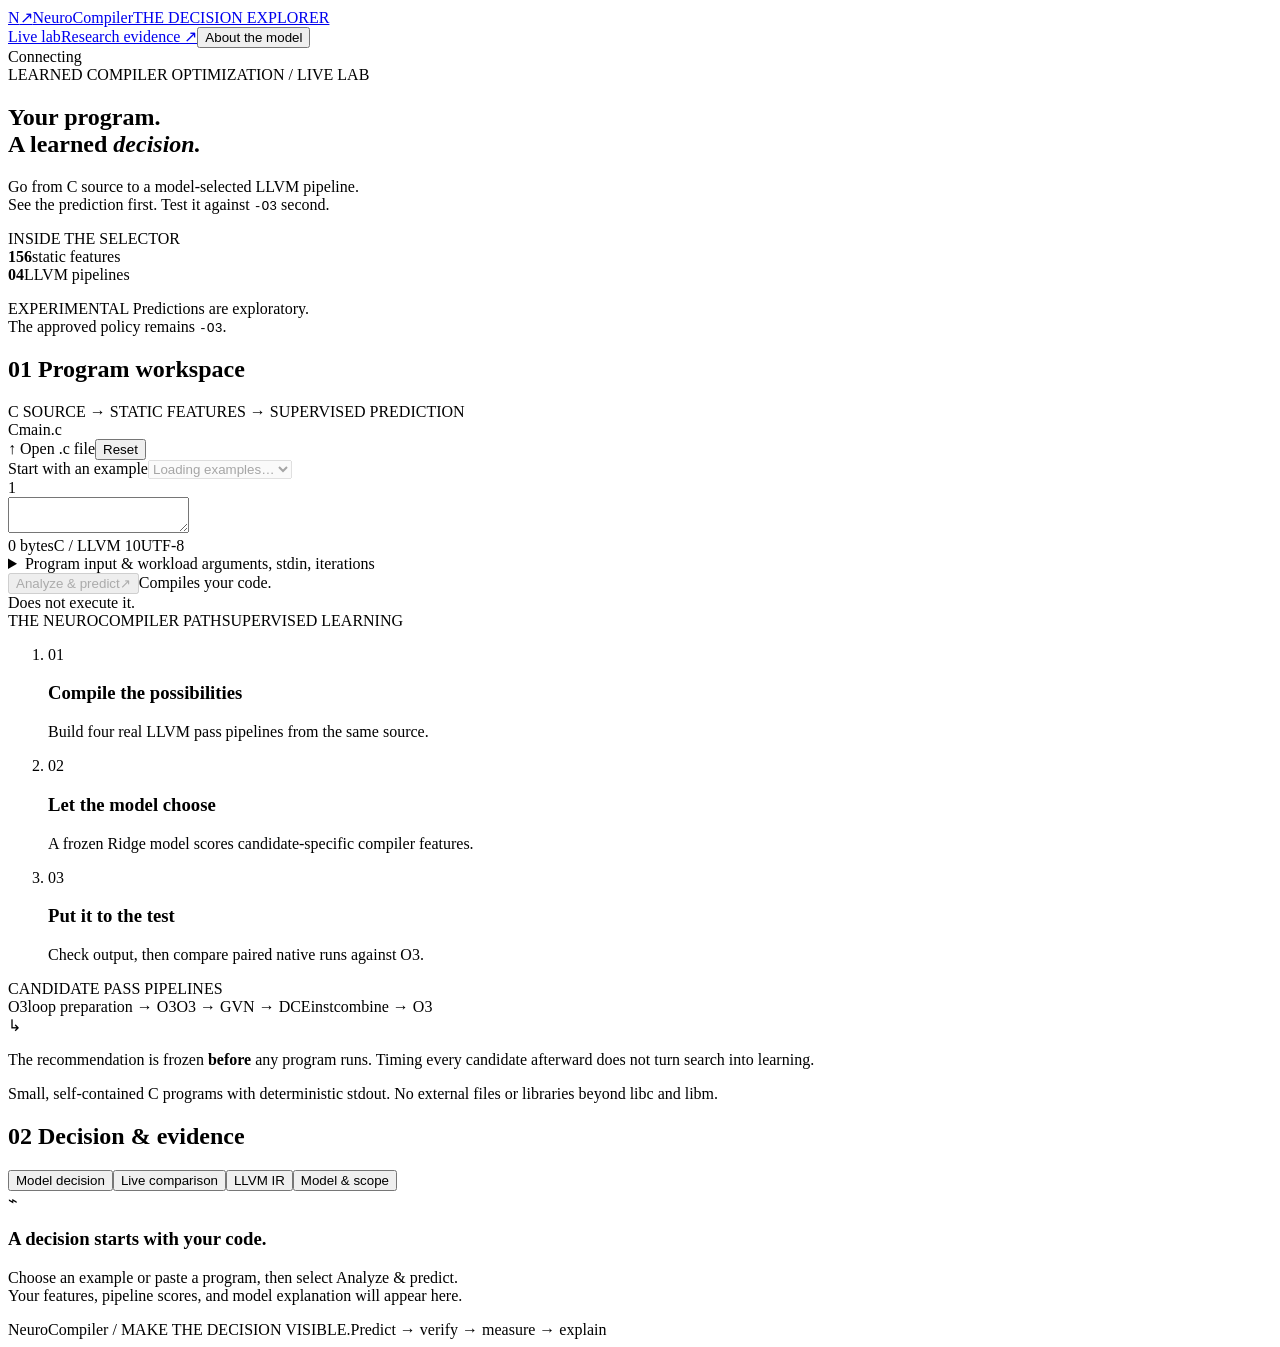
==== presentation/index.html @ 175a7403 "Add live compiler decision explorer with frozen model inference" ====
<!doctype html>
<html lang="en">
<head>
  <meta charset="utf-8"><meta name="viewport" content="width=device-width, initial-scale=1">
  <meta name="description" content="Explore a learned compiler decision, inspect LLVM transformations, and compare live results against O3.">
  <title>NeuroCompiler — Live decision explorer</title>
  <link rel="icon" href="/favicon.svg" type="image/svg+xml"><link rel="stylesheet" href="/style.css"><script src="/app.js" defer></script>
</head>
<body>
<header class="topbar">
  <a class="brand" href="/" aria-label="NeuroCompiler home"><span class="brand-mark">N<span>↗</span></span><span>NeuroCompiler<span class="brand-sub">THE DECISION EXPLORER</span></span></a>
  <nav aria-label="Main"><a class="nav-active" href="#workspace">Live lab</a><a href="/research/" target="_blank" rel="noopener">Research evidence ↗</a><button id="scope-shortcut" class="text-button">About the model</button></nav>
  <span class="connection" id="connection"><span class="dot"></span>Connecting</span>
</header>
<main>
  <section class="hero">
    <div><div class="eyebrow"><span class="mini-square"></span> LEARNED COMPILER OPTIMIZATION / LIVE LAB</div>
      <h1>Your program.<br>A learned <em>decision.</em></h1>
      <p class="hero-copy">Go from C source to a model-selected LLVM pipeline.<br>See the prediction first. Test it against <code>-O3</code> second.</p>
    </div>
    <div class="hero-aside"><span class="small-label">INSIDE THE SELECTOR</span><div class="hero-stats"><div><strong>156</strong><span>static features</span></div><div><strong>04</strong><span>LLVM pipelines</span></div></div><p><span class="badge amber">EXPERIMENTAL</span> Predictions are exploratory.<br>The approved policy remains <code>-O3</code>.</p></div>
  </section>
  <section class="workspace" id="workspace" aria-label="Live compiler workspace">
    <div class="section-line"><h2><span>01</span> Program workspace</h2><span class="small-label">C SOURCE → STATIC FEATURES → SUPERVISED PREDICTION</span></div>
    <div class="work-grid">
      <section class="editor-card" aria-label="Program input">
        <div class="card-toolbar"><div class="file-label"><span class="file-icon">C</span><span id="filename">main.c</span></div><div class="editor-actions"><label class="upload" for="upload">↑ Open .c file</label><input type="file" id="upload" accept=".c,text/x-c" hidden><button id="reset" class="text-button">Reset</button></div></div>
        <div class="example-row"><label for="example">Start with an example</label><select id="example" disabled><option>Loading examples…</option></select></div>
        <div class="code-editor"><div id="line-numbers" aria-hidden="true">1</div><textarea id="source" spellcheck="false" autocapitalize="off" autocomplete="off" aria-label="C source code" wrap="off"></textarea></div>
        <div class="editor-foot"><span id="source-size">0 bytes</span><span>C / LLVM 10</span><span>UTF-8</span></div>
        <details class="input-details"><summary>Program input & workload <span>arguments, stdin, iterations</span></summary><div class="input-grid"><label>Command-line arguments<input id="arguments" placeholder="e.g. 1200" autocomplete="off"></label><label>Iterations descriptor<input id="iterations" type="number" value="0" min="0" max="1000000000"></label><label class="wide">Standard input<textarea id="stdin" rows="2" placeholder="Text supplied to stdin"></textarea></label></div><p class="muted">The descriptor is a model feature. Set arguments separately to change the program’s actual workload.</p></details>
        <div class="run-bar"><button class="primary" id="analyze" disabled><span>Analyze & predict</span><span>↗</span></button><span>Compiles your code.<br>Does not execute it.</span></div>
      </section>
      <aside class="journey-card" aria-label="How NeuroCompiler works">
        <div class="journey-head"><span class="small-label">THE NEUROCOMPILER PATH</span><span class="badge green">SUPERVISED LEARNING</span></div>
        <ol class="journey"><li id="step-compile"><span class="step-icon">01</span><div><h3>Compile the possibilities</h3><p>Build four real LLVM pass pipelines from the same source.</p></div></li><li id="step-predict"><span class="step-icon">02</span><div><h3>Let the model choose</h3><p>A frozen Ridge model scores candidate-specific compiler features.</p></div></li><li id="step-compare"><span class="step-icon">03</span><div><h3>Put it to the test</h3><p>Check output, then compare paired native runs against O3.</p></div></li></ol>
        <div class="pipeline-preview"><span class="small-label">CANDIDATE PASS PIPELINES</span><div><span>O3</span><span>loop preparation → O3</span><span>O3 → GVN → DCE</span><span>instcombine → O3</span></div></div>
        <div class="journey-note"><span>↳</span><p>The recommendation is frozen <strong>before</strong> any program runs. Timing every candidate afterward does not turn search into learning.</p></div>
      </aside>
    </div>
    <div id="progress-panel" class="progress-panel" hidden role="status" aria-live="polite"><div><span class="spinner"></span><strong id="progress-message">Starting experiment</strong><button id="cancel" class="text-button">Cancel</button></div><progress id="progress" max="100" value="0"></progress></div>
    <div id="error" class="error-panel" hidden role="alert"></div>
    <p class="input-note" id="example-description">Small, self-contained C programs with deterministic stdout. No external files or libraries beyond libc and libm.</p>
  </section>
  <section class="results-section" aria-labelledby="results-heading">
    <div class="section-line"><h2 id="results-heading"><span>02</span> Decision & evidence</h2><div class="downloads" id="downloads" hidden><a id="download-md" download>↓ Report .md</a><a id="download-json" download>↓ Raw data .json</a></div></div>
    <div class="result-tabs" role="tablist" aria-label="Experiment details"><button id="tab-decision" data-tab="decision" role="tab" aria-selected="true" aria-controls="panel-decision">Model decision</button><button id="tab-benchmark" data-tab="benchmark" role="tab" aria-selected="false" aria-controls="panel-benchmark">Live comparison</button><button id="tab-ir" data-tab="ir" role="tab" aria-selected="false" aria-controls="panel-ir">LLVM IR</button><button id="tab-scope" data-tab="scope" role="tab" aria-selected="false" aria-controls="panel-scope">Model & scope</button></div>
    <div id="panel-decision" class="tab-panel" role="tabpanel" aria-labelledby="tab-decision"><div class="empty-state" id="decision-empty"><span class="empty-mark">⌁</span><h3>A decision starts with your code.</h3><p>Choose an example or paste a program, then select Analyze & predict.<br>Your features, pipeline scores, and model explanation will appear here.</p></div><div id="decision-content" hidden></div></div>
    <div id="panel-benchmark" class="tab-panel" role="tabpanel" aria-labelledby="tab-benchmark" hidden>
      <div class="comparison-intro"><div><h3>A prediction is a hypothesis. Measure it.</h3><p>Compare deterministic stdout with O0, then run balanced O3/candidate pairs. CPU and wall clocks stay separate.</p></div><span class="badge amber">LOCAL EXECUTION</span></div>
      <div class="execution-box"><label><input type="checkbox" id="trusted"> This is my own trusted code. Run it on this computer.</label><button id="compare" class="primary" disabled>Run live comparison ↗</button><p>Programs run with time, memory, and output limits. This local app is not a security sandbox.</p></div>
      <div id="benchmark-content"><div class="empty-state compact"><h3>No program has been executed.</h3><p>Analyze your code first, then enable trusted execution to compare it.</p></div></div>
    </div>
    <div id="panel-ir" class="tab-panel" role="tabpanel" aria-labelledby="tab-ir" hidden><div class="ir-toolbar"><div><h3>The transformation, in LLVM IR.</h3><p>Inspect O3 beside another pipeline. Fewer instructions do not necessarily mean faster code.</p></div><label>Compare with<select id="ir-choice"></select></label></div><div id="ir-metrics"></div><div class="ir-grid"><section><h4>BASELINE / O3</h4><pre id="ir-base" tabindex="0">Analyze a program to inspect its LLVM IR.</pre></section><section><h4 id="ir-title">CANDIDATE</h4><pre id="ir-candidate" tabindex="0">Candidate IR will appear here.</pre></section></div></div>
    <div id="panel-scope" class="tab-panel" role="tabpanel" aria-labelledby="tab-scope" hidden><div class="scope-grid"><div><span class="small-label">AN EXPERIMENTAL LEARNED SELECTOR</span><h3>Real model. Explicit limits.</h3><p>The live app uses an existing, frozen Ridge regressor trained on candidate transformation features. It predicts log speedup relative to O3. It does not use your program’s runtime to make its prediction.</p><p>This is the earlier <strong>LLVM10</strong> workflow. The later LLVM19 library studies use a different feature schema and remain separate.</p><a class="inline-link" href="/research/" target="_blank" rel="noopener">Explore the preserved research evidence ↗</a></div><div id="model-details" class="model-details">Loading model provenance…</div></div><div class="scope-bottom"><h4>What this demonstration can establish</h4><p>A working path from your source to features, a learned prediction, executable pipelines, input-specific output checks, and an exploratory comparison. An inconclusive result is kept visible.</p><h4>What remains a research objective</h4><p>Reliable improvement over O3 on genuinely unseen programs. The experimental model failed deployment gates; the approved policy remains O3. Live inputs are not untouched research tests or new training labels. RL and hybrid learning remain future work.</p></div></div>
  </section>
  <footer><span class="footer-brand">NeuroCompiler<span> / </span>MAKE THE DECISION VISIBLE.</span><span>Predict → verify → measure → explain</span></footer>
</main>
</body>
</html>
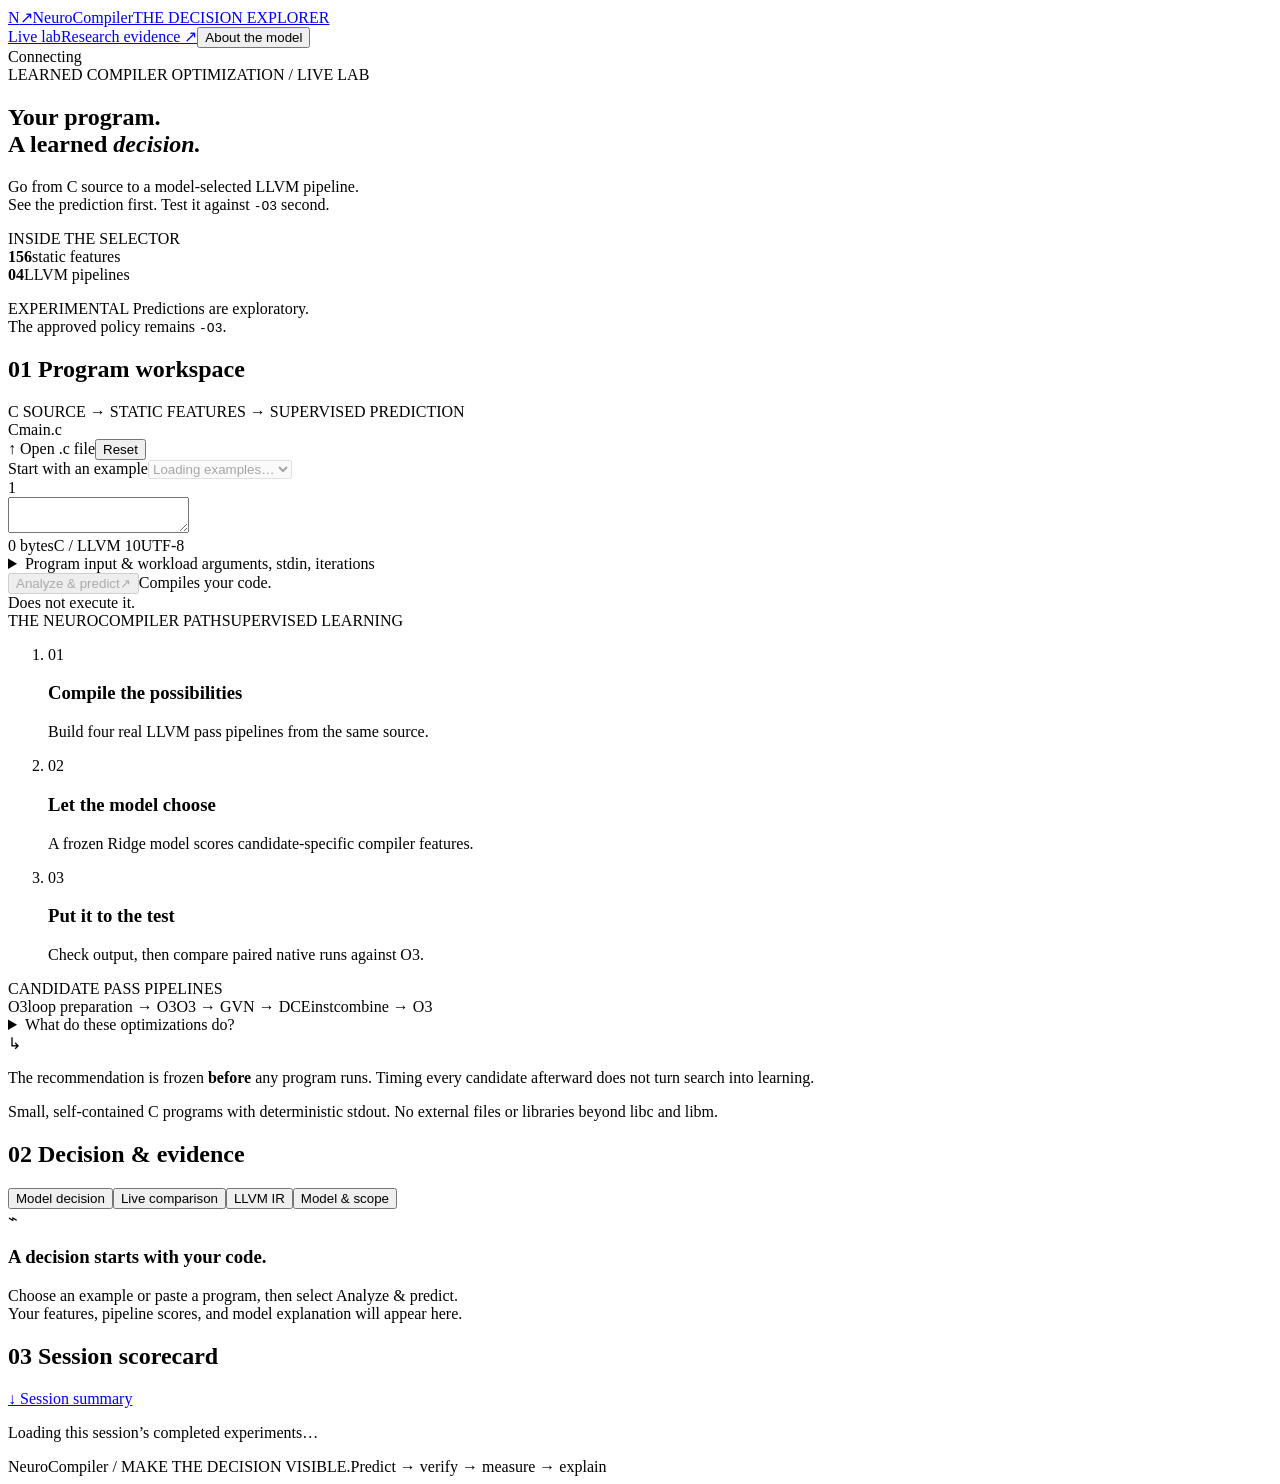
==== commit 0e0f1cb8: "Emphasize program runtimes and add session scorecard" ====
--- a/presentation/index.html
+++ b/presentation/index.html
@@ -35,6 +35,7 @@
         <div class="journey-head"><span class="small-label">THE NEUROCOMPILER PATH</span><span class="badge green">SUPERVISED LEARNING</span></div>
         <ol class="journey"><li id="step-compile"><span class="step-icon">01</span><div><h3>Compile the possibilities</h3><p>Build four real LLVM pass pipelines from the same source.</p></div></li><li id="step-predict"><span class="step-icon">02</span><div><h3>Let the model choose</h3><p>A frozen Ridge model scores candidate-specific compiler features.</p></div></li><li id="step-compare"><span class="step-icon">03</span><div><h3>Put it to the test</h3><p>Check output, then compare paired native runs against O3.</p></div></li></ol>
         <div class="pipeline-preview"><span class="small-label">CANDIDATE PASS PIPELINES</span><div><span>O3</span><span>loop preparation → O3</span><span>O3 → GVN → DCE</span><span>instcombine → O3</span></div></div>
+        <details class="pass-guide"><summary>What do these optimizations do?</summary><dl><dt>O3</dt><dd>LLVM's standard high-optimization pipeline.</dd><dt>GVN</dt><dd>Reuses equivalent calculations instead of computing them again.</dd><dt>DCE</dt><dd>Removes calculations whose results are unused.</dd><dt>LICM</dt><dd>Moves a repeated calculation outside a loop when that is safe.</dd><dt>mem2reg / loop-rotate</dt><dd>Converts eligible local memory operations into SSA values and reshapes loops to help later optimization.</dd><dt>instcombine</dt><dd>Simplifies and combines instructions using valid algebraic rules.</dd></dl><p>O3 may already perform the useful work, so different pipelines can produce identical executables.</p></details>
         <div class="journey-note"><span>↳</span><p>The recommendation is frozen <strong>before</strong> any program runs. Timing every candidate afterward does not turn search into learning.</p></div>
       </aside>
     </div>
@@ -54,6 +55,7 @@
     <div id="panel-ir" class="tab-panel" role="tabpanel" aria-labelledby="tab-ir" hidden><div class="ir-toolbar"><div><h3>The transformation, in LLVM IR.</h3><p>Inspect O3 beside another pipeline. Fewer instructions do not necessarily mean faster code.</p></div><label>Compare with<select id="ir-choice"></select></label></div><div id="ir-metrics"></div><div class="ir-grid"><section><h4>BASELINE / O3</h4><pre id="ir-base" tabindex="0">Analyze a program to inspect its LLVM IR.</pre></section><section><h4 id="ir-title">CANDIDATE</h4><pre id="ir-candidate" tabindex="0">Candidate IR will appear here.</pre></section></div></div>
     <div id="panel-scope" class="tab-panel" role="tabpanel" aria-labelledby="tab-scope" hidden><div class="scope-grid"><div><span class="small-label">AN EXPERIMENTAL LEARNED SELECTOR</span><h3>Real model. Explicit limits.</h3><p>The live app uses an existing, frozen Ridge regressor trained on candidate transformation features. It predicts log speedup relative to O3. It does not use your program’s runtime to make its prediction.</p><p>This is the earlier <strong>LLVM10</strong> workflow. The later LLVM19 library studies use a different feature schema and remain separate.</p><a class="inline-link" href="/research/" target="_blank" rel="noopener">Explore the preserved research evidence ↗</a></div><div id="model-details" class="model-details">Loading model provenance…</div></div><div class="scope-bottom"><h4>What this demonstration can establish</h4><p>A working path from your source to features, a learned prediction, executable pipelines, input-specific output checks, and an exploratory comparison. An inconclusive result is kept visible.</p><h4>What remains a research objective</h4><p>Reliable improvement over O3 on genuinely unseen programs. The experimental model failed deployment gates; the approved policy remains O3. Live inputs are not untouched research tests or new training labels. RL and hybrid learning remain future work.</p></div></div>
   </section>
+  <section class="session-section" aria-labelledby="session-heading"><div class="section-line"><h2 id="session-heading"><span>03</span> Session scorecard</h2><a href="/api/scorecard" download="neurocompiler-session.json" class="inline-link">↓ Session summary</a></div><div id="session-scorecard" class="tab-panel" aria-live="polite"><p class="muted">Loading this session’s completed experiments…</p></div></section>
   <footer><span class="footer-brand">NeuroCompiler<span> / </span>MAKE THE DECISION VISIBLE.</span><span>Predict → verify → measure → explain</span></footer>
 </main>
 </body>
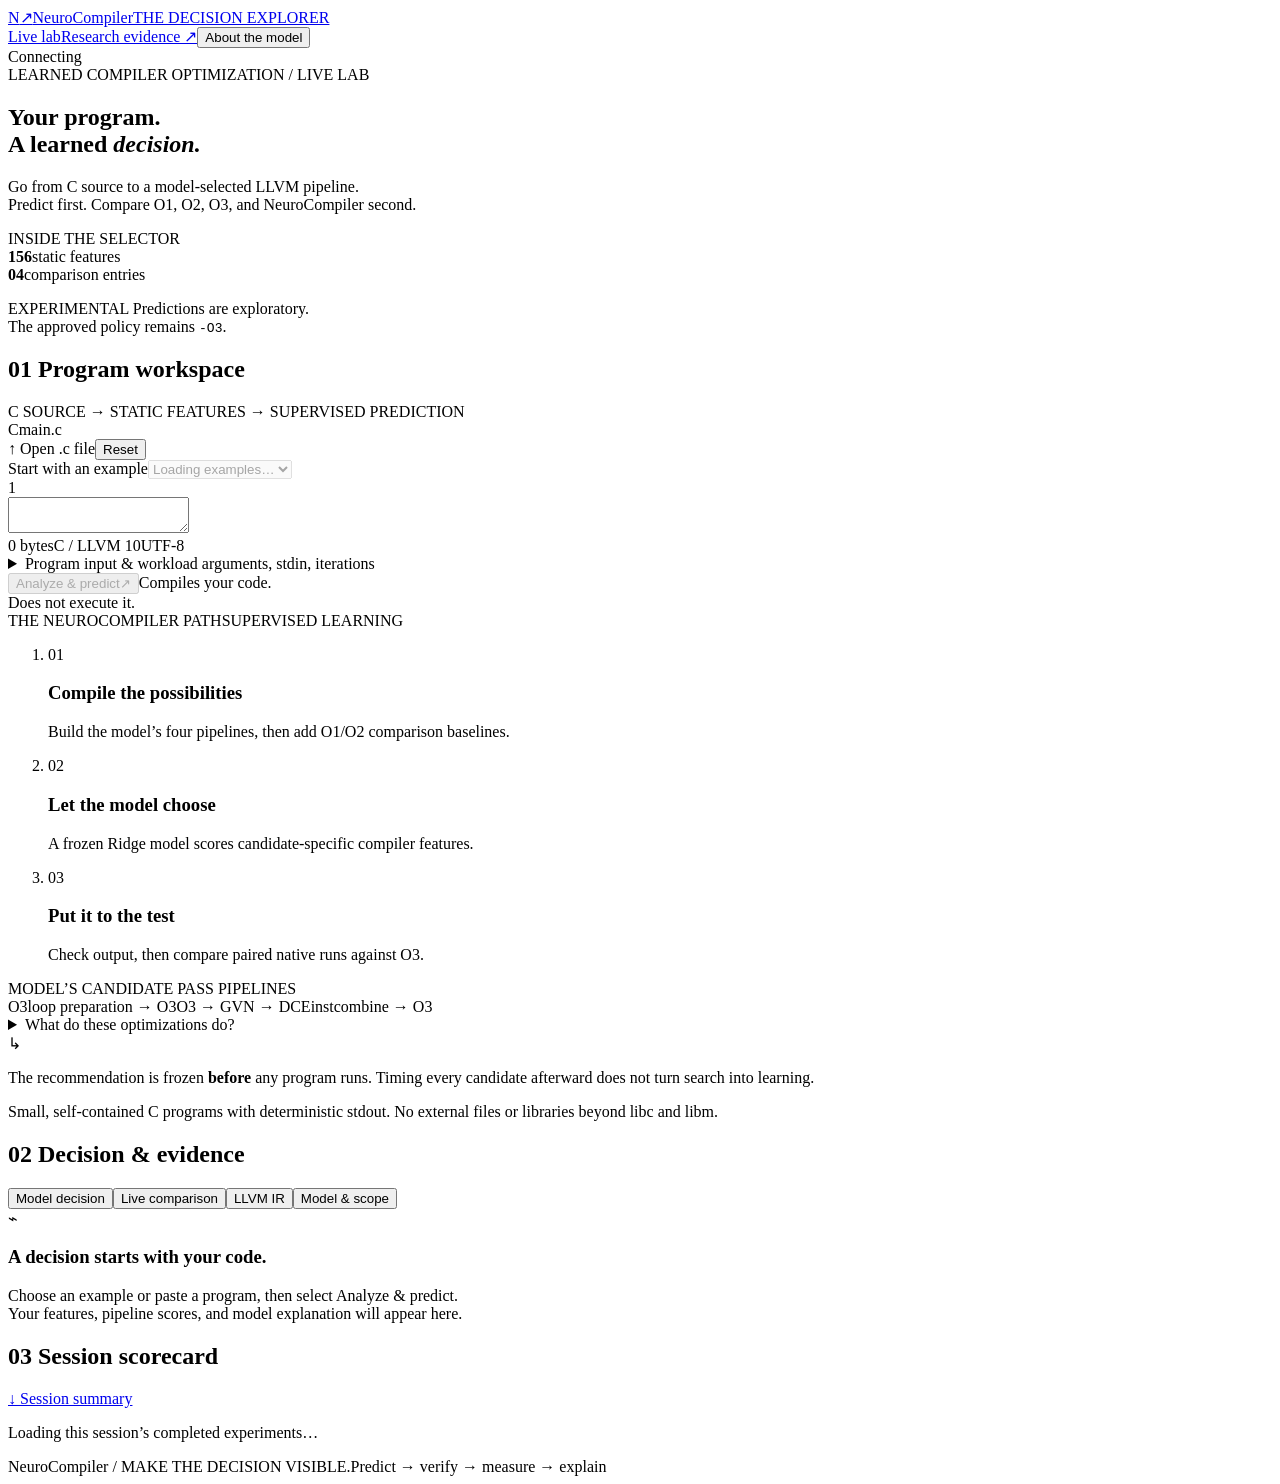
==== commit 027b2a30: "Add four-way O1 O2 O3 and NeuroCompiler live comparison" ====
--- a/presentation/index.html
+++ b/presentation/index.html
@@ -16,9 +16,9 @@
   <section class="hero">
     <div><div class="eyebrow"><span class="mini-square"></span> LEARNED COMPILER OPTIMIZATION / LIVE LAB</div>
       <h1>Your program.<br>A learned <em>decision.</em></h1>
-      <p class="hero-copy">Go from C source to a model-selected LLVM pipeline.<br>See the prediction first. Test it against <code>-O3</code> second.</p>
+      <p class="hero-copy">Go from C source to a model-selected LLVM pipeline.<br>Predict first. Compare O1, O2, O3, and NeuroCompiler second.</p>
     </div>
-    <div class="hero-aside"><span class="small-label">INSIDE THE SELECTOR</span><div class="hero-stats"><div><strong>156</strong><span>static features</span></div><div><strong>04</strong><span>LLVM pipelines</span></div></div><p><span class="badge amber">EXPERIMENTAL</span> Predictions are exploratory.<br>The approved policy remains <code>-O3</code>.</p></div>
+    <div class="hero-aside"><span class="small-label">INSIDE THE SELECTOR</span><div class="hero-stats"><div><strong>156</strong><span>static features</span></div><div><strong>04</strong><span>comparison entries</span></div></div><p><span class="badge amber">EXPERIMENTAL</span> Predictions are exploratory.<br>The approved policy remains <code>-O3</code>.</p></div>
   </section>
   <section class="workspace" id="workspace" aria-label="Live compiler workspace">
     <div class="section-line"><h2><span>01</span> Program workspace</h2><span class="small-label">C SOURCE → STATIC FEATURES → SUPERVISED PREDICTION</span></div>
@@ -33,8 +33,8 @@
       </section>
       <aside class="journey-card" aria-label="How NeuroCompiler works">
         <div class="journey-head"><span class="small-label">THE NEUROCOMPILER PATH</span><span class="badge green">SUPERVISED LEARNING</span></div>
-        <ol class="journey"><li id="step-compile"><span class="step-icon">01</span><div><h3>Compile the possibilities</h3><p>Build four real LLVM pass pipelines from the same source.</p></div></li><li id="step-predict"><span class="step-icon">02</span><div><h3>Let the model choose</h3><p>A frozen Ridge model scores candidate-specific compiler features.</p></div></li><li id="step-compare"><span class="step-icon">03</span><div><h3>Put it to the test</h3><p>Check output, then compare paired native runs against O3.</p></div></li></ol>
-        <div class="pipeline-preview"><span class="small-label">CANDIDATE PASS PIPELINES</span><div><span>O3</span><span>loop preparation → O3</span><span>O3 → GVN → DCE</span><span>instcombine → O3</span></div></div>
+        <ol class="journey"><li id="step-compile"><span class="step-icon">01</span><div><h3>Compile the possibilities</h3><p>Build the model’s four pipelines, then add O1/O2 comparison baselines.</p></div></li><li id="step-predict"><span class="step-icon">02</span><div><h3>Let the model choose</h3><p>A frozen Ridge model scores candidate-specific compiler features.</p></div></li><li id="step-compare"><span class="step-icon">03</span><div><h3>Put it to the test</h3><p>Check output, then compare paired native runs against O3.</p></div></li></ol>
+        <div class="pipeline-preview"><span class="small-label">MODEL’S CANDIDATE PASS PIPELINES</span><div><span>O3</span><span>loop preparation → O3</span><span>O3 → GVN → DCE</span><span>instcombine → O3</span></div></div>
         <details class="pass-guide"><summary>What do these optimizations do?</summary><dl><dt>O3</dt><dd>LLVM's standard high-optimization pipeline.</dd><dt>GVN</dt><dd>Reuses equivalent calculations instead of computing them again.</dd><dt>DCE</dt><dd>Removes calculations whose results are unused.</dd><dt>LICM</dt><dd>Moves a repeated calculation outside a loop when that is safe.</dd><dt>mem2reg / loop-rotate</dt><dd>Converts eligible local memory operations into SSA values and reshapes loops to help later optimization.</dd><dt>instcombine</dt><dd>Simplifies and combines instructions using valid algebraic rules.</dd></dl><p>O3 may already perform the useful work, so different pipelines can produce identical executables.</p></details>
         <div class="journey-note"><span>↳</span><p>The recommendation is frozen <strong>before</strong> any program runs. Timing every candidate afterward does not turn search into learning.</p></div>
       </aside>
@@ -48,7 +48,7 @@
     <div class="result-tabs" role="tablist" aria-label="Experiment details"><button id="tab-decision" data-tab="decision" role="tab" aria-selected="true" aria-controls="panel-decision">Model decision</button><button id="tab-benchmark" data-tab="benchmark" role="tab" aria-selected="false" aria-controls="panel-benchmark">Live comparison</button><button id="tab-ir" data-tab="ir" role="tab" aria-selected="false" aria-controls="panel-ir">LLVM IR</button><button id="tab-scope" data-tab="scope" role="tab" aria-selected="false" aria-controls="panel-scope">Model & scope</button></div>
     <div id="panel-decision" class="tab-panel" role="tabpanel" aria-labelledby="tab-decision"><div class="empty-state" id="decision-empty"><span class="empty-mark">⌁</span><h3>A decision starts with your code.</h3><p>Choose an example or paste a program, then select Analyze & predict.<br>Your features, pipeline scores, and model explanation will appear here.</p></div><div id="decision-content" hidden></div></div>
     <div id="panel-benchmark" class="tab-panel" role="tabpanel" aria-labelledby="tab-benchmark" hidden>
-      <div class="comparison-intro"><div><h3>A prediction is a hypothesis. Measure it.</h3><p>Compare deterministic stdout with O0, then run balanced O3/candidate pairs. CPU and wall clocks stay separate.</p></div><span class="badge amber">LOCAL EXECUTION</span></div>
+      <div class="comparison-intro"><div><h3>A prediction is a hypothesis. Measure it.</h3><p>Check outputs against O0, then compare O1, O2, O3, and the frozen NeuroCompiler choice head to head. CPU and wall clocks stay separate.</p></div><span class="badge amber">LOCAL EXECUTION</span></div>
       <div class="execution-box"><label><input type="checkbox" id="trusted"> This is my own trusted code. Run it on this computer.</label><button id="compare" class="primary" disabled>Run live comparison ↗</button><p>Programs run with time, memory, and output limits. This local app is not a security sandbox.</p></div>
       <div id="benchmark-content"><div class="empty-state compact"><h3>No program has been executed.</h3><p>Analyze your code first, then enable trusted execution to compare it.</p></div></div>
     </div>
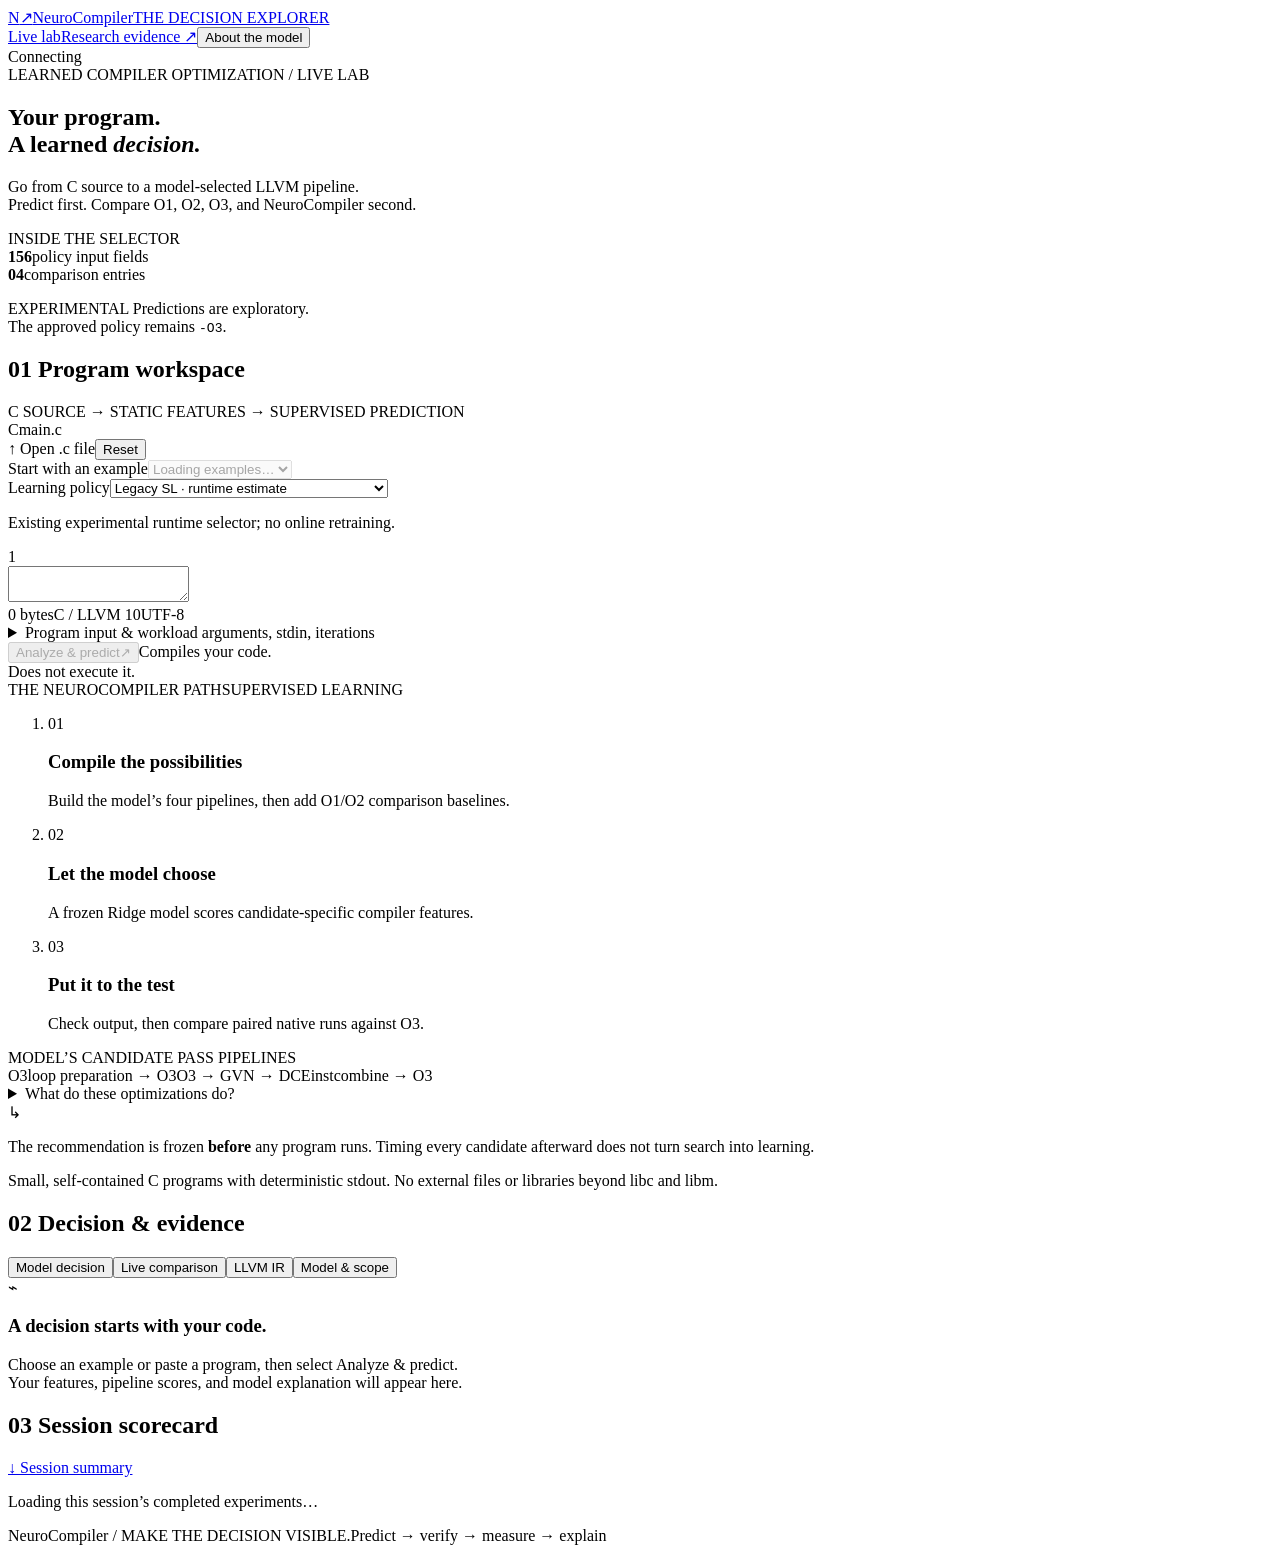
==== commit e3a63395: "Train and integrate instruction-count SL RL and hybrid pass policies" ====
--- a/presentation/index.html
+++ b/presentation/index.html
@@ -18,7 +18,7 @@
       <h1>Your program.<br>A learned <em>decision.</em></h1>
       <p class="hero-copy">Go from C source to a model-selected LLVM pipeline.<br>Predict first. Compare O1, O2, O3, and NeuroCompiler second.</p>
     </div>
-    <div class="hero-aside"><span class="small-label">INSIDE THE SELECTOR</span><div class="hero-stats"><div><strong>156</strong><span>static features</span></div><div><strong>04</strong><span>comparison entries</span></div></div><p><span class="badge amber">EXPERIMENTAL</span> Predictions are exploratory.<br>The approved policy remains <code>-O3</code>.</p></div>
+    <div class="hero-aside"><span class="small-label">INSIDE THE SELECTOR</span><div class="hero-stats"><div><strong id="feature-width">156</strong><span>policy input fields</span></div><div><strong>04</strong><span>comparison entries</span></div></div><p><span class="badge amber">EXPERIMENTAL</span> Predictions are exploratory.<br>The approved policy remains <code>-O3</code>.</p></div>
   </section>
   <section class="workspace" id="workspace" aria-label="Live compiler workspace">
     <div class="section-line"><h2><span>01</span> Program workspace</h2><span class="small-label">C SOURCE → STATIC FEATURES → SUPERVISED PREDICTION</span></div>
@@ -26,7 +26,7 @@
       <section class="editor-card" aria-label="Program input">
         <div class="card-toolbar"><div class="file-label"><span class="file-icon">C</span><span id="filename">main.c</span></div><div class="editor-actions"><label class="upload" for="upload">↑ Open .c file</label><input type="file" id="upload" accept=".c,text/x-c" hidden><button id="reset" class="text-button">Reset</button></div></div>
         <div class="example-row"><label for="example">Start with an example</label><select id="example" disabled><option>Loading examples…</option></select></div>
-        <div class="code-editor"><div id="line-numbers" aria-hidden="true">1</div><textarea id="source" spellcheck="false" autocapitalize="off" autocomplete="off" aria-label="C source code" wrap="off"></textarea></div>
+        <div class="policy-row"><label for="policy-mode">Learning policy</label><select id="policy-mode"><option value="legacy">Legacy SL · runtime estimate</option><option value="sl">SL · instruction-count objective</option><option value="rl">RL · instruction-count objective</option><option value="hybrid">Hybrid SL + RL · instruction-count objective</option></select><p id="policy-note">Existing experimental runtime selector; no online retraining.</p></div><div class="code-editor"><div id="line-numbers" aria-hidden="true">1</div><textarea id="source" spellcheck="false" autocapitalize="off" autocomplete="off" aria-label="C source code" wrap="off"></textarea></div>
         <div class="editor-foot"><span id="source-size">0 bytes</span><span>C / LLVM 10</span><span>UTF-8</span></div>
         <details class="input-details"><summary>Program input & workload <span>arguments, stdin, iterations</span></summary><div class="input-grid"><label>Command-line arguments<input id="arguments" placeholder="e.g. 1200" autocomplete="off"></label><label>Iterations descriptor<input id="iterations" type="number" value="0" min="0" max="1000000000"></label><label class="wide">Standard input<textarea id="stdin" rows="2" placeholder="Text supplied to stdin"></textarea></label></div><p class="muted">The descriptor is a model feature. Set arguments separately to change the program’s actual workload.</p></details>
         <div class="run-bar"><button class="primary" id="analyze" disabled><span>Analyze & predict</span><span>↗</span></button><span>Compiles your code.<br>Does not execute it.</span></div>
@@ -34,7 +34,7 @@
       <aside class="journey-card" aria-label="How NeuroCompiler works">
         <div class="journey-head"><span class="small-label">THE NEUROCOMPILER PATH</span><span class="badge green">SUPERVISED LEARNING</span></div>
         <ol class="journey"><li id="step-compile"><span class="step-icon">01</span><div><h3>Compile the possibilities</h3><p>Build the model’s four pipelines, then add O1/O2 comparison baselines.</p></div></li><li id="step-predict"><span class="step-icon">02</span><div><h3>Let the model choose</h3><p>A frozen Ridge model scores candidate-specific compiler features.</p></div></li><li id="step-compare"><span class="step-icon">03</span><div><h3>Put it to the test</h3><p>Check output, then compare paired native runs against O3.</p></div></li></ol>
-        <div class="pipeline-preview"><span class="small-label">MODEL’S CANDIDATE PASS PIPELINES</span><div><span>O3</span><span>loop preparation → O3</span><span>O3 → GVN → DCE</span><span>instcombine → O3</span></div></div>
+        <div class="pipeline-preview" id="pipeline-preview"><span class="small-label">MODEL’S CANDIDATE PASS PIPELINES</span><div><span>O3</span><span>loop preparation → O3</span><span>O3 → GVN → DCE</span><span>instcombine → O3</span></div></div>
         <details class="pass-guide"><summary>What do these optimizations do?</summary><dl><dt>O3</dt><dd>LLVM's standard high-optimization pipeline.</dd><dt>GVN</dt><dd>Reuses equivalent calculations instead of computing them again.</dd><dt>DCE</dt><dd>Removes calculations whose results are unused.</dd><dt>LICM</dt><dd>Moves a repeated calculation outside a loop when that is safe.</dd><dt>mem2reg / loop-rotate</dt><dd>Converts eligible local memory operations into SSA values and reshapes loops to help later optimization.</dd><dt>instcombine</dt><dd>Simplifies and combines instructions using valid algebraic rules.</dd></dl><p>O3 may already perform the useful work, so different pipelines can produce identical executables.</p></details>
         <div class="journey-note"><span>↳</span><p>The recommendation is frozen <strong>before</strong> any program runs. Timing every candidate afterward does not turn search into learning.</p></div>
       </aside>
@@ -53,7 +53,7 @@
       <div id="benchmark-content"><div class="empty-state compact"><h3>No program has been executed.</h3><p>Analyze your code first, then enable trusted execution to compare it.</p></div></div>
     </div>
     <div id="panel-ir" class="tab-panel" role="tabpanel" aria-labelledby="tab-ir" hidden><div class="ir-toolbar"><div><h3>The transformation, in LLVM IR.</h3><p>Inspect O3 beside another pipeline. Fewer instructions do not necessarily mean faster code.</p></div><label>Compare with<select id="ir-choice"></select></label></div><div id="ir-metrics"></div><div class="ir-grid"><section><h4>BASELINE / O3</h4><pre id="ir-base" tabindex="0">Analyze a program to inspect its LLVM IR.</pre></section><section><h4 id="ir-title">CANDIDATE</h4><pre id="ir-candidate" tabindex="0">Candidate IR will appear here.</pre></section></div></div>
-    <div id="panel-scope" class="tab-panel" role="tabpanel" aria-labelledby="tab-scope" hidden><div class="scope-grid"><div><span class="small-label">AN EXPERIMENTAL LEARNED SELECTOR</span><h3>Real model. Explicit limits.</h3><p>The live app uses an existing, frozen Ridge regressor trained on candidate transformation features. It predicts log speedup relative to O3. It does not use your program’s runtime to make its prediction.</p><p>This is the earlier <strong>LLVM10</strong> workflow. The later LLVM19 library studies use a different feature schema and remain separate.</p><a class="inline-link" href="/research/" target="_blank" rel="noopener">Explore the preserved research evidence ↗</a></div><div id="model-details" class="model-details">Loading model provenance…</div></div><div class="scope-bottom"><h4>What this demonstration can establish</h4><p>A working path from your source to features, a learned prediction, executable pipelines, input-specific output checks, and an exploratory comparison. An inconclusive result is kept visible.</p><h4>What remains a research objective</h4><p>Reliable improvement over O3 on genuinely unseen programs. The experimental model failed deployment gates; the approved policy remains O3. Live inputs are not untouched research tests or new training labels. RL and hybrid learning remain future work.</p></div></div>
+    <div id="panel-scope" class="tab-panel" role="tabpanel" aria-labelledby="tab-scope" hidden><div class="scope-grid"><div><span class="small-label">AN EXPERIMENTAL LEARNED SELECTOR</span><h3>Real model. Explicit limits.</h3><p><span id="mode-description">Legacy SL uses a frozen Ridge regressor on candidate transformations. New SL, RL, and hybrid policies are trained separately for instruction-count rewards. Predictions and action sequences are frozen before native execution.</span></p><p>This is the earlier <strong>LLVM10</strong> workflow. The later LLVM19 library studies use a different feature schema and remain separate.</p><a class="inline-link" href="/research/" target="_blank" rel="noopener">Explore the preserved research evidence ↗</a></div><div id="model-details" class="model-details">Loading model provenance…</div></div><div class="scope-bottom"><h4>What this demonstration can establish</h4><p>A working path from your source to features, a learned prediction, executable pipelines, input-specific output checks, and an exploratory comparison. An inconclusive result is kept visible.</p><h4>What remains a research objective</h4><p>Reliable improvement over O3 on genuinely unseen programs. The experimental model failed deployment gates; the approved policy remains O3. Live inputs are not untouched research tests or new training labels. Instruction-count SL/RL/hybrid modes are experimental. Runtime-trained RL and reliable real-program generalization remain future work.</p></div></div>
   </section>
   <section class="session-section" aria-labelledby="session-heading"><div class="section-line"><h2 id="session-heading"><span>03</span> Session scorecard</h2><a href="/api/scorecard" download="neurocompiler-session.json" class="inline-link">↓ Session summary</a></div><div id="session-scorecard" class="tab-panel" aria-live="polite"><p class="muted">Loading this session’s completed experiments…</p></div></section>
   <footer><span class="footer-brand">NeuroCompiler<span> / </span>MAKE THE DECISION VISIBLE.</span><span>Predict → verify → measure → explain</span></footer>
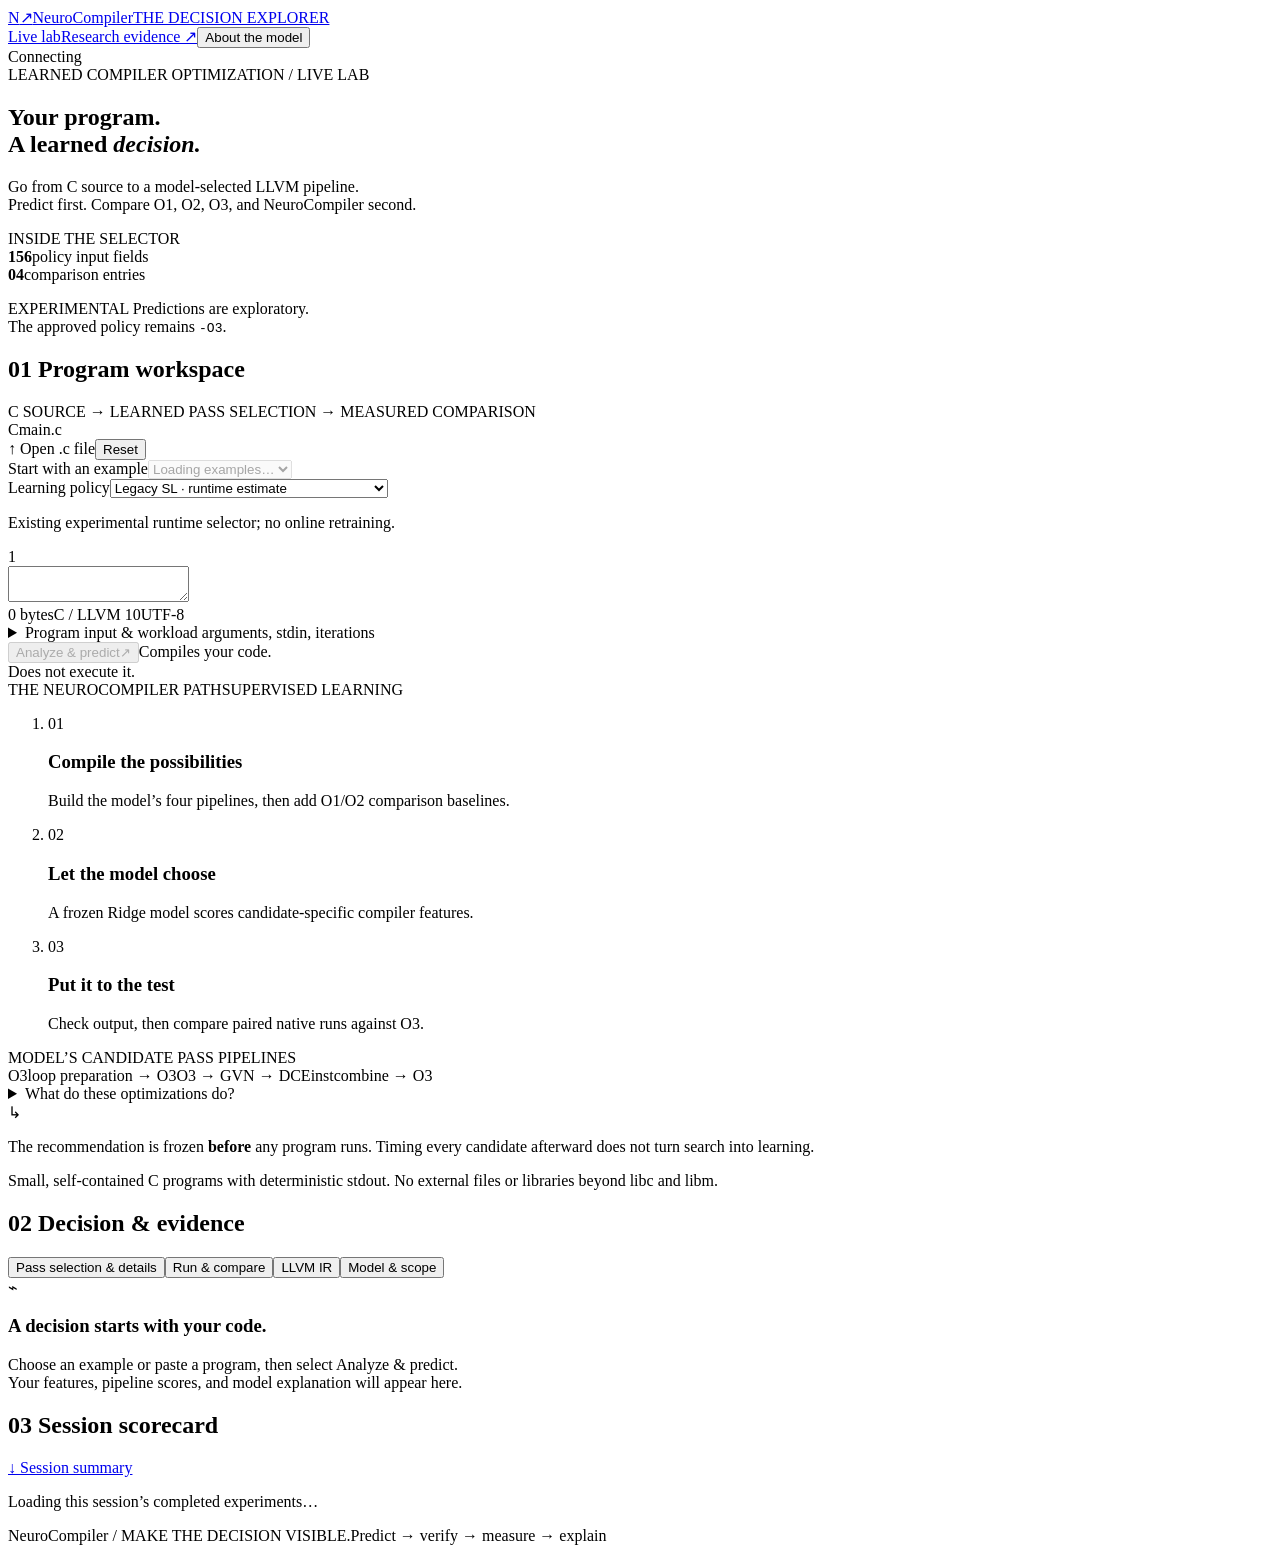
==== commit 739c7eeb: "Clarify standard O3 versus NeuroCompiler runtime comparison" ====
--- a/presentation/index.html
+++ b/presentation/index.html
@@ -21,7 +21,7 @@
     <div class="hero-aside"><span class="small-label">INSIDE THE SELECTOR</span><div class="hero-stats"><div><strong id="feature-width">156</strong><span>policy input fields</span></div><div><strong>04</strong><span>comparison entries</span></div></div><p><span class="badge amber">EXPERIMENTAL</span> Predictions are exploratory.<br>The approved policy remains <code>-O3</code>.</p></div>
   </section>
   <section class="workspace" id="workspace" aria-label="Live compiler workspace">
-    <div class="section-line"><h2><span>01</span> Program workspace</h2><span class="small-label">C SOURCE → STATIC FEATURES → SUPERVISED PREDICTION</span></div>
+    <div class="section-line"><h2><span>01</span> Program workspace</h2><span class="small-label">C SOURCE → LEARNED PASS SELECTION → MEASURED COMPARISON</span></div>
     <div class="work-grid">
       <section class="editor-card" aria-label="Program input">
         <div class="card-toolbar"><div class="file-label"><span class="file-icon">C</span><span id="filename">main.c</span></div><div class="editor-actions"><label class="upload" for="upload">↑ Open .c file</label><input type="file" id="upload" accept=".c,text/x-c" hidden><button id="reset" class="text-button">Reset</button></div></div>
@@ -45,7 +45,8 @@
   </section>
   <section class="results-section" aria-labelledby="results-heading">
     <div class="section-line"><h2 id="results-heading"><span>02</span> Decision & evidence</h2><div class="downloads" id="downloads" hidden><a id="download-md" download>↓ Report .md</a><a id="download-json" download>↓ Raw data .json</a></div></div>
-    <div class="result-tabs" role="tablist" aria-label="Experiment details"><button id="tab-decision" data-tab="decision" role="tab" aria-selected="true" aria-controls="panel-decision">Model decision</button><button id="tab-benchmark" data-tab="benchmark" role="tab" aria-selected="false" aria-controls="panel-benchmark">Live comparison</button><button id="tab-ir" data-tab="ir" role="tab" aria-selected="false" aria-controls="panel-ir">LLVM IR</button><button id="tab-scope" data-tab="scope" role="tab" aria-selected="false" aria-controls="panel-scope">Model & scope</button></div>
+    <div id="runtime-overview" class="runtime-overview" hidden aria-live="polite"></div>
+    <div class="result-tabs" role="tablist" aria-label="Experiment details"><button id="tab-decision" data-tab="decision" role="tab" aria-selected="true" aria-controls="panel-decision">Pass selection & details</button><button id="tab-benchmark" data-tab="benchmark" role="tab" aria-selected="false" aria-controls="panel-benchmark">Run & compare</button><button id="tab-ir" data-tab="ir" role="tab" aria-selected="false" aria-controls="panel-ir">LLVM IR</button><button id="tab-scope" data-tab="scope" role="tab" aria-selected="false" aria-controls="panel-scope">Model & scope</button></div>
     <div id="panel-decision" class="tab-panel" role="tabpanel" aria-labelledby="tab-decision"><div class="empty-state" id="decision-empty"><span class="empty-mark">⌁</span><h3>A decision starts with your code.</h3><p>Choose an example or paste a program, then select Analyze & predict.<br>Your features, pipeline scores, and model explanation will appear here.</p></div><div id="decision-content" hidden></div></div>
     <div id="panel-benchmark" class="tab-panel" role="tabpanel" aria-labelledby="tab-benchmark" hidden>
       <div class="comparison-intro"><div><h3>A prediction is a hypothesis. Measure it.</h3><p>Check outputs against O0, then compare O1, O2, O3, and the frozen NeuroCompiler choice head to head. CPU and wall clocks stay separate.</p></div><span class="badge amber">LOCAL EXECUTION</span></div>
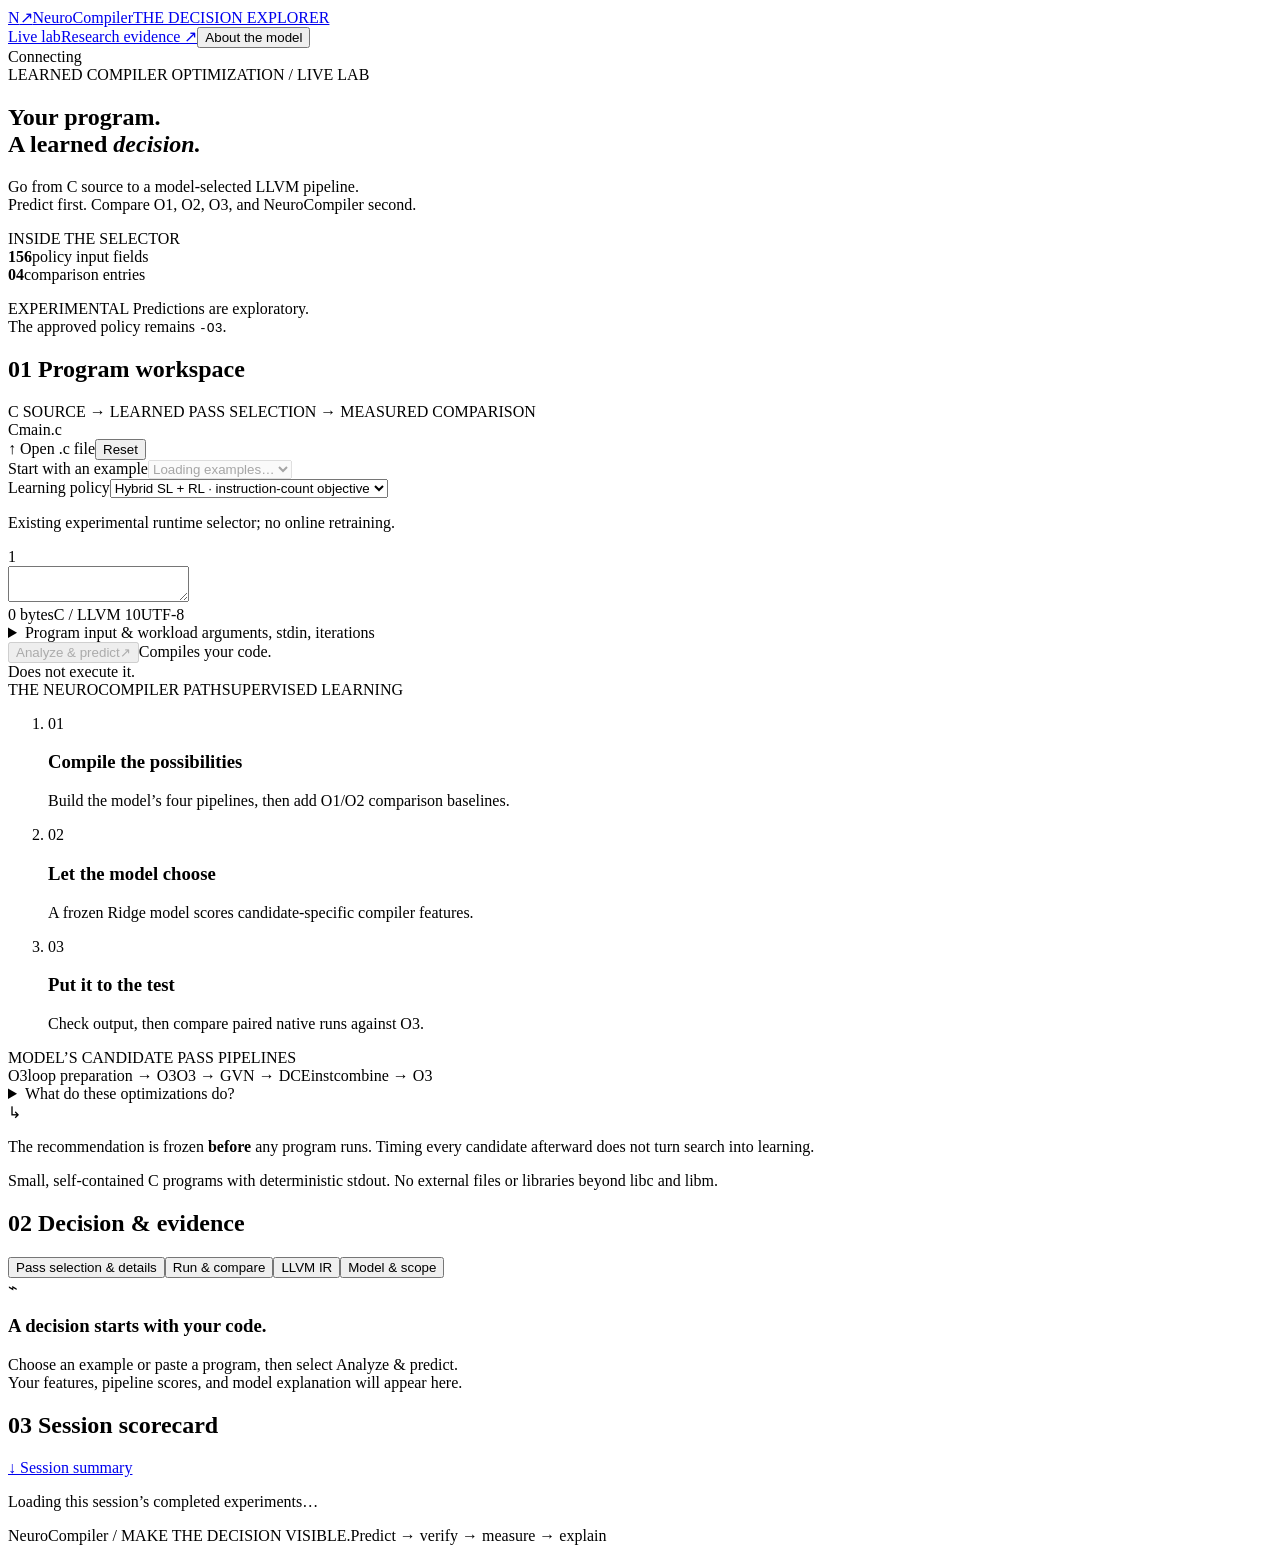
==== commit 5fcc411d: "Expand SL RL training and add frozen unseen-family count evaluation" ====
--- a/presentation/index.html
+++ b/presentation/index.html
@@ -26,7 +26,7 @@
       <section class="editor-card" aria-label="Program input">
         <div class="card-toolbar"><div class="file-label"><span class="file-icon">C</span><span id="filename">main.c</span></div><div class="editor-actions"><label class="upload" for="upload">↑ Open .c file</label><input type="file" id="upload" accept=".c,text/x-c" hidden><button id="reset" class="text-button">Reset</button></div></div>
         <div class="example-row"><label for="example">Start with an example</label><select id="example" disabled><option>Loading examples…</option></select></div>
-        <div class="policy-row"><label for="policy-mode">Learning policy</label><select id="policy-mode"><option value="legacy">Legacy SL · runtime estimate</option><option value="sl">SL · instruction-count objective</option><option value="rl">RL · instruction-count objective</option><option value="hybrid">Hybrid SL + RL · instruction-count objective</option></select><p id="policy-note">Existing experimental runtime selector; no online retraining.</p></div><div class="code-editor"><div id="line-numbers" aria-hidden="true">1</div><textarea id="source" spellcheck="false" autocapitalize="off" autocomplete="off" aria-label="C source code" wrap="off"></textarea></div>
+        <div class="policy-row"><label for="policy-mode">Learning policy</label><select id="policy-mode"><option value="legacy">Legacy SL · runtime estimate</option><option value="sl">SL · instruction-count objective</option><option value="rl">RL · instruction-count objective</option><option value="hybrid" selected>Hybrid SL + RL · instruction-count objective</option></select><p id="policy-note">Existing experimental runtime selector; no online retraining.</p></div><div class="code-editor"><div id="line-numbers" aria-hidden="true">1</div><textarea id="source" spellcheck="false" autocapitalize="off" autocomplete="off" aria-label="C source code" wrap="off"></textarea></div>
         <div class="editor-foot"><span id="source-size">0 bytes</span><span>C / LLVM 10</span><span>UTF-8</span></div>
         <details class="input-details"><summary>Program input & workload <span>arguments, stdin, iterations</span></summary><div class="input-grid"><label>Command-line arguments<input id="arguments" placeholder="e.g. 1200" autocomplete="off"></label><label>Iterations descriptor<input id="iterations" type="number" value="0" min="0" max="1000000000"></label><label class="wide">Standard input<textarea id="stdin" rows="2" placeholder="Text supplied to stdin"></textarea></label></div><p class="muted">The descriptor is a model feature. Set arguments separately to change the program’s actual workload.</p></details>
         <div class="run-bar"><button class="primary" id="analyze" disabled><span>Analyze & predict</span><span>↗</span></button><span>Compiles your code.<br>Does not execute it.</span></div>
@@ -54,7 +54,7 @@
       <div id="benchmark-content"><div class="empty-state compact"><h3>No program has been executed.</h3><p>Analyze your code first, then enable trusted execution to compare it.</p></div></div>
     </div>
     <div id="panel-ir" class="tab-panel" role="tabpanel" aria-labelledby="tab-ir" hidden><div class="ir-toolbar"><div><h3>The transformation, in LLVM IR.</h3><p>Inspect O3 beside another pipeline. Fewer instructions do not necessarily mean faster code.</p></div><label>Compare with<select id="ir-choice"></select></label></div><div id="ir-metrics"></div><div class="ir-grid"><section><h4>BASELINE / O3</h4><pre id="ir-base" tabindex="0">Analyze a program to inspect its LLVM IR.</pre></section><section><h4 id="ir-title">CANDIDATE</h4><pre id="ir-candidate" tabindex="0">Candidate IR will appear here.</pre></section></div></div>
-    <div id="panel-scope" class="tab-panel" role="tabpanel" aria-labelledby="tab-scope" hidden><div class="scope-grid"><div><span class="small-label">AN EXPERIMENTAL LEARNED SELECTOR</span><h3>Real model. Explicit limits.</h3><p><span id="mode-description">Legacy SL uses a frozen Ridge regressor on candidate transformations. New SL, RL, and hybrid policies are trained separately for instruction-count rewards. Predictions and action sequences are frozen before native execution.</span></p><p>This is the earlier <strong>LLVM10</strong> workflow. The later LLVM19 library studies use a different feature schema and remain separate.</p><a class="inline-link" href="/research/" target="_blank" rel="noopener">Explore the preserved research evidence ↗</a></div><div id="model-details" class="model-details">Loading model provenance…</div></div><div class="scope-bottom"><h4>What this demonstration can establish</h4><p>A working path from your source to features, a learned prediction, executable pipelines, input-specific output checks, and an exploratory comparison. An inconclusive result is kept visible.</p><h4>What remains a research objective</h4><p>Reliable improvement over O3 on genuinely unseen programs. The experimental model failed deployment gates; the approved policy remains O3. Live inputs are not untouched research tests or new training labels. Instruction-count SL/RL/hybrid modes are experimental. Runtime-trained RL and reliable real-program generalization remain future work.</p></div></div>
+    <div id="panel-scope" class="tab-panel" role="tabpanel" aria-labelledby="tab-scope" hidden><div class="scope-grid"><div><span class="small-label">AN EXPERIMENTAL LEARNED SELECTOR</span><h3>Real model. Explicit limits.</h3><p><span id="mode-description">Legacy SL uses a frozen Ridge regressor on candidate transformations. New SL, RL, and hybrid policies are trained separately for instruction-count rewards. Predictions and action sequences are frozen before native execution.</span></p><p>This is the earlier <strong>LLVM10</strong> workflow. The later LLVM19 library studies use a different feature schema and remain separate.</p><a class="inline-link" href="/research/" target="_blank" rel="noopener">Explore the preserved research evidence ↗</a></div><div id="model-details" class="model-details">Loading model provenance…</div></div><div class="scope-bottom" id="generalization-results"><p>Loading the frozen unseen-family instruction-count evaluation…</p></div><div class="scope-bottom"><h4>What this demonstration can establish</h4><p>A working path from your source to features, a learned prediction, executable pipelines, input-specific output checks, and an exploratory comparison. An inconclusive result is kept visible.</p><h4>What remains a research objective</h4><p>Reliable improvement over O3 on genuinely unseen programs. The experimental model failed deployment gates; the approved policy remains O3. Live inputs are not untouched research tests or new training labels. Instruction-count SL/RL/hybrid modes are experimental. Runtime-trained RL and reliable real-program generalization remain future work.</p></div></div>
   </section>
   <section class="session-section" aria-labelledby="session-heading"><div class="section-line"><h2 id="session-heading"><span>03</span> Session scorecard</h2><a href="/api/scorecard" download="neurocompiler-session.json" class="inline-link">↓ Session summary</a></div><div id="session-scorecard" class="tab-panel" aria-live="polite"><p class="muted">Loading this session’s completed experiments…</p></div></section>
   <footer><span class="footer-brand">NeuroCompiler<span> / </span>MAKE THE DECISION VISIBLE.</span><span>Predict → verify → measure → explain</span></footer>
